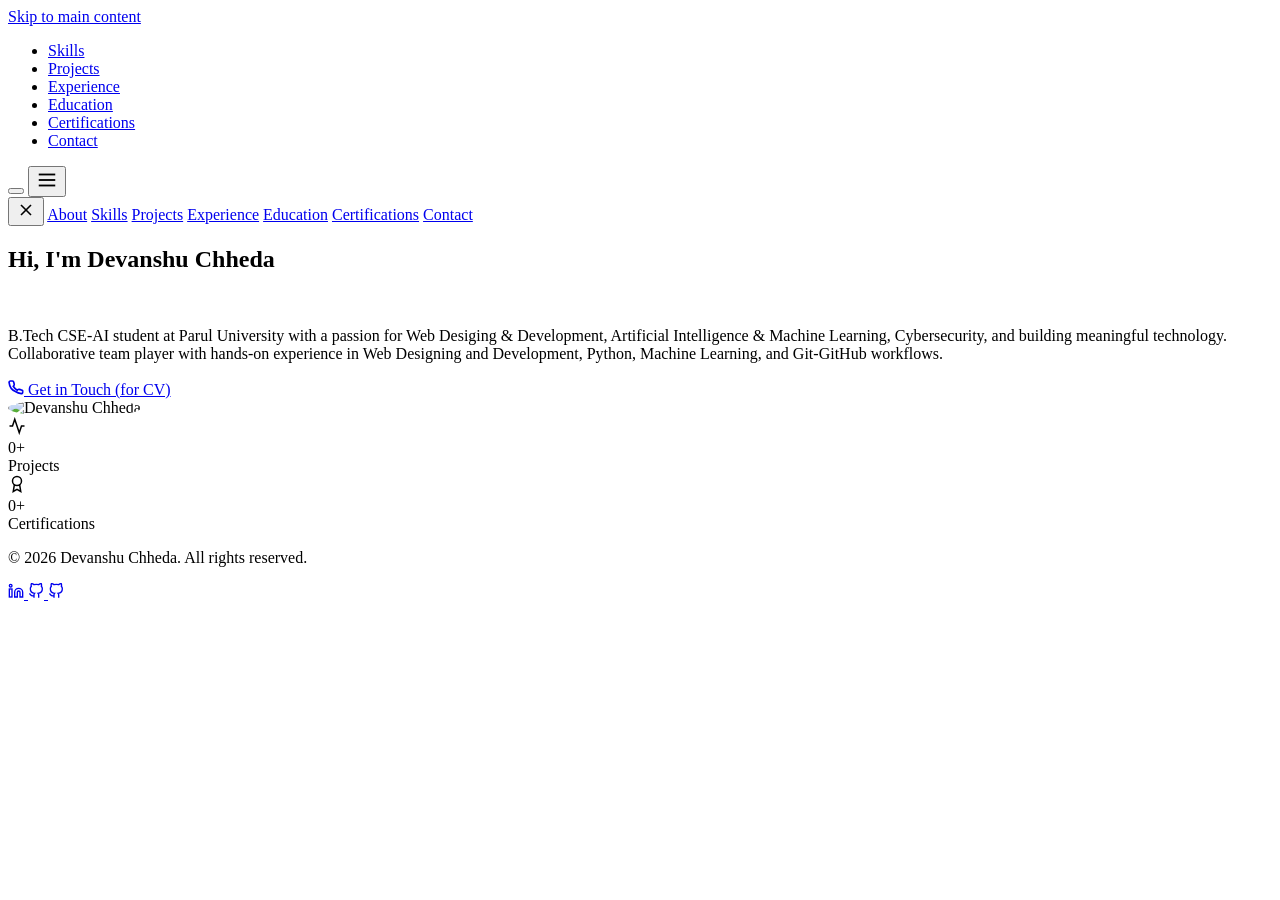
==== index.html @ 307ad385 "Added HTML files via upload" ====
<!DOCTYPE html>
<html lang="en" data-theme="dark">
<head>
  <meta charset="UTF-8"/>
  <link rel="icon" href="data:image/svg+xml,<svg xmlns='http://www.w3.org/2000/svg'/>">
  <meta name="viewport" content="width=device-width, initial-scale=1.0"/>
  <meta name="description" content="Devanshu Chheda — B.Tech CSE-AI, Parul University. Portfolio website."/>
  <title>Devanshu Chheda — Portfolio</title>
  <link rel="preconnect" href="https://fonts.googleapis.com">
  <link rel="preconnect" href="https://fonts.gstatic.com" crossorigin>
  <link href="https://fonts.googleapis.com/css2?family=DM+Sans:wght@300..700&display=swap" rel="stylesheet">
  <link rel="stylesheet" href="css/tokens.css"/>
  <link rel="stylesheet" href="css/layout.css"/>
  <link rel="stylesheet" href="css/components.css"/>
</head>
<body>
  <a href="#main" class="sr-only">Skip to main content</a>

  <!-- ===== NAVBAR ===== -->
  <header class="navbar" role="banner">
    <nav class="navbar__inner" aria-label="Main navigation">

      <!-- Logo space: click to upload your logo image -->
      <!--<a href="index.html" class="navbar__logo" aria-label="Home">
        <div class="navbar__logo-img" id="logo-preview" role="button" tabindex="0" href="img\myDP.png">
          <div class="navbar__logo-placeholder">
            <svg width="22" height="22" viewBox="0 0 24 24" fill="none" stroke="currentColor" stroke-width="1.5">
              <rect x="3" y="3" width="18" height="18" rx="4"/>
              <path d="img\myDP.png"/>
            </svg>
          </div>
        </div>
        <input type="file" id="logo-upload" accept="image/*" aria-label="Upload logo"/> </a>--> 

      <!-- Desktop nav -->
      <ul class="nav-links" role="list">
        <li><a href="skills.html">Skills</a></li>
        <li><a href="projects.html">Projects</a></li>
        <li><a href="experience.html">Experience</a></li>
        <li><a href="education.html">Education</a></li>
        <li><a href="certifications.html">Certifications</a></li>
        <li><a href="contact.html">Contact</a></li>
      </ul>

      <div class="navbar__actions">
        <button class="theme-toggle" id="theme-toggle" aria-label="Toggle theme"></button>
        <button class="menu-btn" id="menu-btn" aria-label="Open menu" aria-expanded="false">
          <svg width="22" height="22" viewBox="0 0 24 24" fill="none" stroke="currentColor" stroke-width="2">
            <line x1="3" y1="6" x2="21" y2="6"/><line x1="3" y1="12" x2="21" y2="12"/><line x1="3" y1="18" x2="21" y2="18"/>
          </svg>
        </button>
      </div>
    </nav>
  </header>

  <!-- Mobile drawer -->
  <div class="mobile-nav" id="mobile-nav" role="dialog" aria-modal="true" aria-label="Mobile navigation">
    <button class="mobile-nav__close" id="nav-close" aria-label="Close menu">
      <svg width="20" height="20" viewBox="0 0 24 24" fill="none" stroke="currentColor" stroke-width="2">
        <line x1="18" y1="6" x2="6" y2="18"/><line x1="6" y1="6" x2="18" y2="18"/>
      </svg>
    </button>
    <a href="index.html#about">About</a>
    <a href="skills.html">Skills</a>
    <a href="projects.html">Projects</a>
    <a href="experience.html">Experience</a>
    <a href="education.html">Education</a>
    <a href="certifications.html">Certifications</a>
    <a href="contact.html">Contact</a>
  </div>

  <!-- ===== HERO ===== -->
  <main id="main">
    <section class="hero" id="about">
      <div class="container--wide">
        <div class="hero__grid">

          <!-- Text -->
          <div>
            <h1 class="hero__name">
              Hi, I'm <span class="hero__name-gradient">Devanshu Chheda</span>
            </h1>
            <p class="hero__title">
              <span id="typed-text"></span><span id="typed-cursor" style="border-right:2px solid var(--primary);margin-left:2px;">&nbsp;</span>
            </p>
            <p class="hero__bio">
              B.Tech CSE-AI student at Parul University with a passion for Web Desiging & Development, Artificial Intelligence & Machine Learning, Cybersecurity, and building meaningful technology. Collaborative team player with hands-on experience in Web Designing and Development, Python, Machine Learning, and Git-GitHub workflows.
            </p>
            <div class="hero__cta-row">
              <a href="contact.html" class="btn btn--primary">
                <svg width="16" height="16" viewBox="0 0 24 24" fill="none" stroke="currentColor" stroke-width="2.5"><path d="M22 16.92v3a2 2 0 0 1-2.18 2 19.79 19.79 0 0 1-8.63-3.07A19.5 19.5 0 0 1 4.69 14 19.79 19.79 0 0 1 1.61 5.18 2 2 0 0 1 3.59 3h3a2 2 0 0 1 2 1.72c.127.96.361 1.903.7 2.81a2 2 0 0 1-.45 2.11L7.91 10.91a16 16 0 0 0 6 6l.92-.92a2 2 0 0 1 2.11-.45c.907.339 1.85.573 2.81.7A2 2 0 0 1 21.73 18z"/></svg>
                Get in Touch (for CV)
              </a>
            </div>
          </div>

          <!-- Photo ring -->
          <div class="hero__photo-wrap">
            <div class="hero__photo-ring">
              <div class="hero__photo-inner">
                <img src="img\myDP.png" alt="Devanshu Chheda"
                     width="340" height="340" loading="eager"
                     style="width:100%;height:100%;object-fit:cover;border-radius:50%;">
              </div>
            </div>

            <!-- Stat cards -->
            <div class="hero__stat hero__stat--1">
              <div class="stat-icon">
                <svg width="18" height="18" viewBox="0 0 24 24" fill="none" stroke="currentColor" stroke-width="2"><polyline points="22 12 18 12 15 21 9 3 6 12 2 12"/></svg>
              </div>
              <div>
                <div class="stat-num" data-target="3">0+</div>
                <div class="stat-label">Projects</div>
              </div>
            </div>

            <div class="hero__stat hero__stat--2">
              <div class="stat-icon">
                <svg width="18" height="18" viewBox="0 0 24 24" fill="none" stroke="currentColor" stroke-width="2"><circle cx="12" cy="8" r="6"/><path d="M15.477 12.89L17 22l-5-3-5 3 1.523-9.11"/></svg>
              </div>
              <div>
                <div class="stat-num" data-target="5">0+</div>
                <div class="stat-label">Certifications</div>
              </div>
            </div>
          </div>

        </div>
      </div>
    </section>
  </main>

  <!-- ===== FOOTER ===== -->
  <footer>
    <div class="container--wide footer__inner">
      <p class="footer__copy">© 2026 Devanshu Chheda. All rights reserved.</p>
      <div class="footer__socials">
        <a href="https://www.linkedin.com/in/devanshu-chheda-57a9bb286/" target="_blank" rel="noopener noreferrer" aria-label="LinkedIn">
          <svg width="16" height="16" viewBox="0 0 24 24" fill="none" stroke="currentColor" stroke-width="2"><path d="M16 8a6 6 0 0 1 6 6v7h-4v-7a2 2 0 0 0-4 0v7h-4v-7a6 6 0 0 1 6-6z"/><rect x="2" y="9" width="4" height="12"/><circle cx="4" cy="4" r="2"/></svg>
        </a>
        <a href="https://github.com/devanshuchheda06" target="_blank" rel="noopener noreferrer" aria-label="GitHub">
          <svg width="16" height="16" viewBox="0 0 24 24" fill="none" stroke="currentColor" stroke-width="2"><path d="M9 19c-5 1.5-5-2.5-7-3m14 6v-3.87a3.37 3.37 0 0 0-.94-2.61c3.14-.35 6.44-1.54 6.44-7A5.44 5.44 0 0 0 20 4.77 5.07 5.07 0 0 0 19.91 1S18.73.65 16 2.48a13.38 13.38 0 0 0-7 0C6.27.65 5.09 1 5.09 1A5.07 5.07 0 0 0 5 4.77a5.44 5.44 0 0 0-1.5 3.78c0 5.42 3.3 6.61 6.44 7A3.37 3.37 0 0 0 9 18.13V22"/></svg>
        </a>
        <a href="https://github.com/Devanshuhc29" target="_blank" rel="noopener noreferrer" aria-label="GitHub Alt">
          <svg width="16" height="16" viewBox="0 0 24 24" fill="none" stroke="currentColor" stroke-width="2"><path d="M9 19c-5 1.5-5-2.5-7-3m14 6v-3.87a3.37 3.37 0 0 0-.94-2.61c3.14-.35 6.44-1.54 6.44-7A5.44 5.44 0 0 0 20 4.77 5.07 5.07 0 0 0 19.91 1S18.73.65 16 2.48a13.38 13.38 0 0 0-7 0C6.27.65 5.09 1 5.09 1A5.07 5.07 0 0 0 5 4.77a5.44 5.44 0 0 0-1.5 3.78c0 5.42 3.3 6.61 6.44 7A3.37 3.37 0 0 0 9 18.13V22"/></svg>
        </a>
      </div>
    </div>
  </footer>

  <div class="toast-container" id="toast-container" aria-live="polite"></div>

  <script src="js/theme.js"></script>
  <script src="js/ui.js"></script>
</body>
</html>
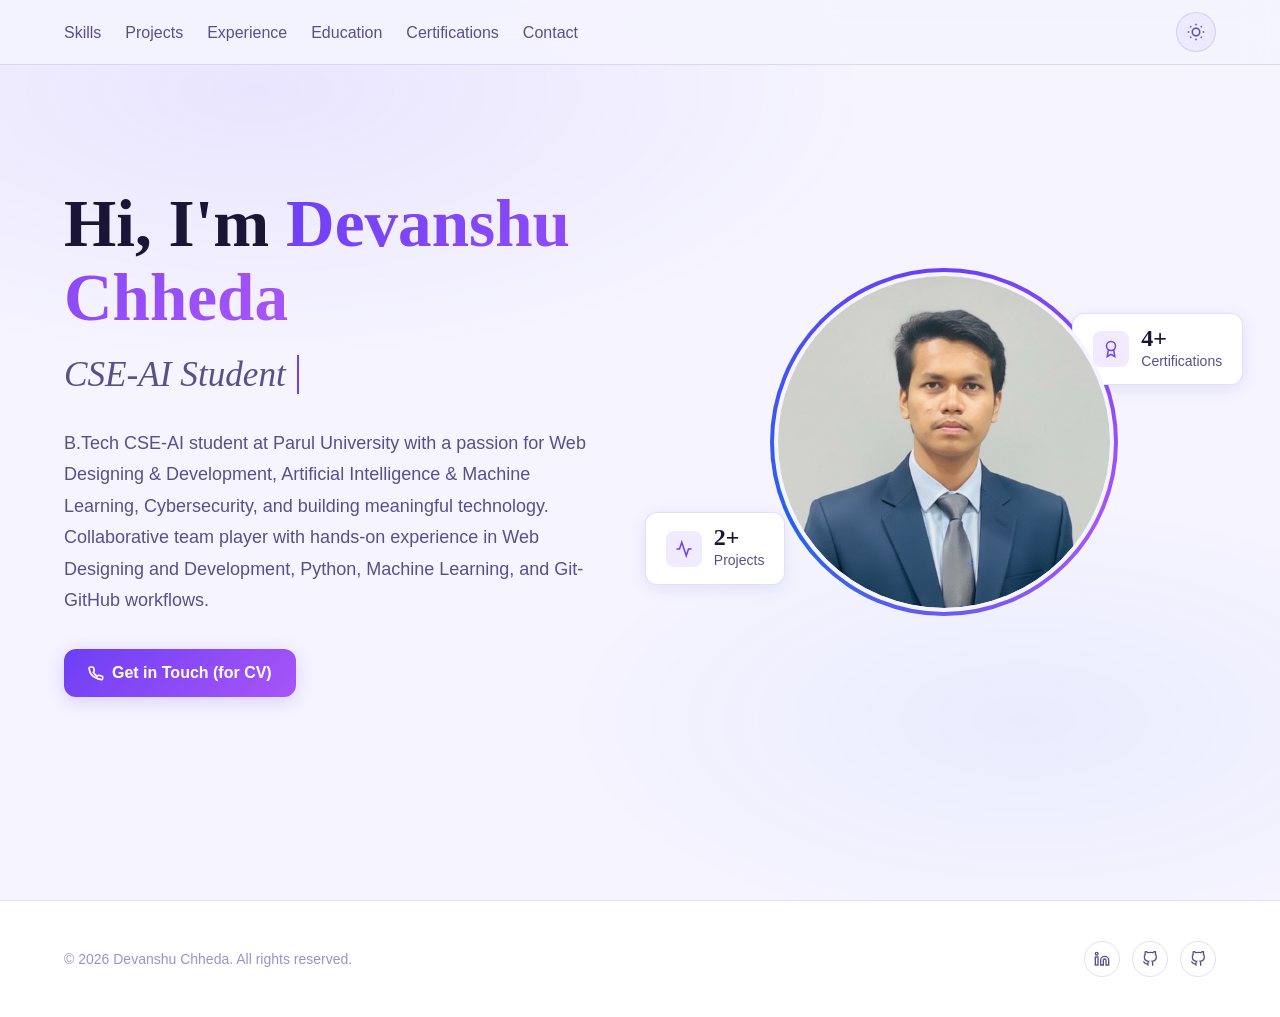
==== commit 8bd254b9: "Initial portfolio deploy" ====
--- a/index.html
+++ b/index.html
@@ -84,7 +84,7 @@
               <span id="typed-text"></span><span id="typed-cursor" style="border-right:2px solid var(--primary);margin-left:2px;">&nbsp;</span>
             </p>
             <p class="hero__bio">
-              B.Tech CSE-AI student at Parul University with a passion for Web Desiging & Development, Artificial Intelligence & Machine Learning, Cybersecurity, and building meaningful technology. Collaborative team player with hands-on experience in Web Designing and Development, Python, Machine Learning, and Git-GitHub workflows.
+              B.Tech CSE-AI student at Parul University with a passion for Web Designing & Development, Artificial Intelligence & Machine Learning, Cybersecurity, and building meaningful technology. Collaborative team player with hands-on experience in Web Designing and Development, Python, Machine Learning, and Git-GitHub workflows.
             </p>
             <div class="hero__cta-row">
               <a href="contact.html" class="btn btn--primary">
--- a/css/tokens.css
+++ b/css/tokens.css
@@ -0,0 +1,155 @@
+/* ==============================================
+   tokens.css — Design tokens, palette, base reset
+   Art direction: Deep black + purplish-blue
+   Fonts: Georgia (h1/h2) · Cambria (h3/sub) · DM Sans (body)
+============================================== */
+
+:root {
+  /* Type scale */
+  --text-xs:   clamp(0.75rem,  0.7rem  + 0.25vw, 0.875rem);
+  --text-sm:   clamp(0.875rem, 0.8rem  + 0.35vw, 1rem);
+  --text-base: clamp(1rem,     0.95rem + 0.25vw, 1.125rem);
+  --text-lg:   clamp(1.125rem, 1rem    + 0.75vw, 1.5rem);
+  --text-xl:   clamp(1.5rem,   1.2rem  + 1.25vw, 2.25rem);
+  --text-2xl:  clamp(2rem,     1.2rem  + 2.5vw,  3.5rem);
+  --text-3xl:  clamp(2.5rem,   1rem    + 4vw,    5rem);
+
+  /* Spacing */
+  --sp-1:  0.25rem;  --sp-2:  0.5rem;   --sp-3:  0.75rem;
+  --sp-4:  1rem;     --sp-5:  1.25rem;  --sp-6:  1.5rem;
+  --sp-8:  2rem;     --sp-10: 2.5rem;   --sp-12: 3rem;
+  --sp-16: 4rem;     --sp-20: 5rem;     --sp-24: 6rem;
+
+  /* Radius */
+  --r-sm: 0.375rem; --r-md: 0.5rem; --r-lg: 0.75rem;
+  --r-xl: 1rem;     --r-full: 9999px;
+
+  /* Fonts */
+  --font-display: Georgia, 'Times New Roman', serif;
+  --font-sub:     Cambria, 'Hoefler Text', serif;
+  --font-body:    'DM Sans', 'Helvetica Neue', sans-serif;
+
+  /* Easing */
+  --ease: 180ms cubic-bezier(0.16, 1, 0.3, 1);
+
+  /* Layout */
+  --w-narrow:  640px;
+  --w-default: 960px;
+  --w-wide:    1200px;
+}
+
+/* ---- Dark palette (default) ---- */
+:root, [data-theme="dark"] {
+  --bg:              #080810;
+  --surface:         #0e0e1a;
+  --surface-card:    #12121f;
+  --surface-off:     #1a1a2e;
+  --surface-off2:    #1f1f36;
+  --surface-dyn:     #26264a;
+  --border:          rgba(120,110,200,0.18);
+  --divider:         #2a2a50;
+
+  --text:            #e8e6f5;
+  --text-muted:      #9b96c0;
+  --text-faint:      #5a547a;
+  --text-inv:        #080810;
+
+  --primary:         #7c5cfc;
+  --primary-h:       #9b7ffe;
+  --primary-hl:      rgba(124,92,252,0.15);
+  --primary-glow:    rgba(124,92,252,0.35);
+
+  --accent:          #c084fc;
+  --accent-dim:      rgba(192,132,252,0.12);
+  --blue:            #3b82f6;
+  --success:         #4ade80;
+
+  --shadow-sm:   0 1px 3px  rgba(0,0,0,0.4);
+  --shadow-md:   0 4px 16px rgba(0,0,0,0.5);
+  --shadow-lg:   0 12px 40px rgba(0,0,0,0.6);
+  --shadow-glow: 0 0 30px rgba(124,92,252,0.22);
+}
+
+/* ---- Light palette ---- */
+[data-theme="light"] {
+  --bg:           #f5f4ff;
+  --surface:      #ffffff;
+  --surface-card: #ffffff;
+  --surface-off:  #ede9ff;
+  --surface-off2: #e0d9ff;
+  --surface-dyn:  #d4ccff;
+  --border:       rgba(100,80,200,0.18);
+  --divider:      #ddd8ff;
+
+  --text:         #1a1535;
+  --text-muted:   #5a4f8a;
+  --text-faint:   #9b93c8;
+  --text-inv:     #f5f4ff;
+
+  --primary:      #6d3ff5;
+  --primary-h:    #5328d4;
+  --primary-hl:   rgba(109,63,245,0.1);
+  --primary-glow: rgba(109,63,245,0.2);
+
+  --accent:       #a855f7;
+  --accent-dim:   rgba(168,85,247,0.1);
+  --blue:         #2563eb;
+  --success:      #16a34a;
+
+  --shadow-sm:   0 1px 3px  rgba(80,60,180,0.08);
+  --shadow-md:   0 4px 16px rgba(80,60,180,0.1);
+  --shadow-lg:   0 12px 40px rgba(80,60,180,0.15);
+  --shadow-glow: 0 0 30px rgba(109,63,245,0.12);
+}
+
+/* ---- Base reset ---- */
+*, *::before, *::after { box-sizing: border-box; margin: 0; padding: 0; }
+
+html {
+  -webkit-font-smoothing: antialiased;
+  -moz-osx-font-smoothing: grayscale;
+  text-rendering: optimizeLegibility;
+  scroll-behavior: smooth;
+  scroll-padding-top: var(--sp-20);
+}
+
+body {
+  min-height: 100dvh;
+  font-family: var(--font-body);
+  font-size: var(--text-base);
+  color: var(--text);
+  background: var(--bg);
+  line-height: 1.6;
+  overflow-x: hidden;
+}
+
+img, picture, video, canvas, svg { display: block; max-width: 100%; height: auto; }
+ul[role="list"], ol[role="list"] { list-style: none; }
+input, button, textarea, select  { font: inherit; color: inherit; }
+h1, h2, h3, h4, h5, h6 { text-wrap: balance; line-height: 1.15; }
+p, li, figcaption { text-wrap: pretty; max-width: 72ch; }
+button { cursor: pointer; background: none; border: none; }
+a      { color: inherit; text-decoration: none; }
+
+::selection { background: var(--primary-hl); color: var(--text); }
+
+:focus-visible {
+  outline: 2px solid var(--primary);
+  outline-offset: 3px;
+  border-radius: var(--r-sm);
+}
+
+@media (prefers-reduced-motion: reduce) {
+  *, *::before, *::after { animation-duration: 0.01ms !important; transition-duration: 0.01ms !important; }
+}
+
+a, button, [role="button"] {
+  transition: color var(--ease), background var(--ease),
+              border-color var(--ease), box-shadow var(--ease), opacity var(--ease), transform var(--ease);
+}
+
+.sr-only {
+  position: absolute; width: 1px; height: 1px; padding: 0;
+  margin: -1px; overflow: hidden; clip: rect(0,0,0,0);
+  white-space: nowrap; border-width: 0;
+}
--- a/css/layout.css
+++ b/css/layout.css
@@ -0,0 +1,224 @@
+/* ==============================================
+   layout.css — Containers, navbar, hero, footer,
+                background mesh, mobile drawer
+============================================== */
+
+/* ---- Background mesh ---- */
+body::before {
+  content: '';
+  position: fixed; inset: 0; z-index: 0;
+  background:
+    radial-gradient(ellipse 80% 50% at 20% 10%, rgba(124,92,252,.12) 0%, transparent 60%),
+    radial-gradient(ellipse 60% 40% at 80% 80%, rgba(59,130,246,.08)  0%, transparent 60%),
+    radial-gradient(ellipse 50% 60% at 50% 50%, rgba(192,132,252,.05) 0%, transparent 70%);
+  pointer-events: none;
+}
+[data-theme="light"] body::before {
+  background:
+    radial-gradient(ellipse 80% 50% at 20% 10%, rgba(109,63,245,.08) 0%, transparent 60%),
+    radial-gradient(ellipse 60% 40% at 80% 80%, rgba(37,99,235,.05)  0%, transparent 60%);
+}
+
+/* ---- Containers ---- */
+.container       { max-width: var(--w-default); margin-inline: auto; padding-inline: var(--sp-6); position: relative; z-index: 1; }
+.container--wide { max-width: var(--w-wide);    margin-inline: auto; padding-inline: var(--sp-6); position: relative; z-index: 1; }
+section          { padding-block: clamp(var(--sp-16), 8vw, var(--sp-24)); }
+
+/* ---- Navbar ---- */
+.navbar {
+  position: fixed; top: 0; left: 0; right: 0; z-index: 100;
+  background: rgba(8,8,16,.78);
+  backdrop-filter: blur(16px);
+  -webkit-backdrop-filter: blur(16px);
+  border-bottom: 1px solid var(--border);
+  transition: background var(--ease);
+  #logo-upload {
+    display: none;
+  }
+}
+[data-theme="light"] .navbar { background: rgba(245,244,255,.82); }
+
+.navbar__inner {
+  max-width: var(--w-wide); margin-inline: auto; padding-inline: var(--sp-6);
+  height: 64px; display: flex; align-items: center; justify-content: space-between; gap: var(--sp-4);
+}
+
+/* Logo area */
+.navbar__logo {
+  display: flex; align-items: center; gap: var(--sp-3);
+  font-family: var(--font-display); font-size: var(--text-lg); color: var(--text);
+}
+.navbar__logo-img {
+  width: 44px; height: 44px; border-radius: var(--r-lg); object-fit: contain;
+  background: var(--surface-off); border: 1px solid var(--border);
+  display: flex; align-items: center; justify-content: center; overflow: hidden; cursor: pointer;
+}
+.navbar__logo-img img { width: 100%; height: 100%; object-fit: contain; }
+.navbar__logo-placeholder {
+  width: 100%; height: 100%; display: flex; align-items: center; justify-content: center; color: var(--text-faint);
+}
+.navbar__logo span.accent { color: var(--primary); }
+
+/* Nav links */
+.nav-links { display: flex; gap: var(--sp-6); list-style: none; align-items: center; }
+.nav-links a {
+  font-size: var(--text-sm); color: var(--text-muted); padding: var(--sp-2) 0;
+  position: relative; font-weight: 500;
+}
+.nav-links a::after {
+  content: ''; position: absolute; bottom: -2px; left: 0; right: 0;
+  height: 2px; background: var(--primary); border-radius: var(--r-full);
+  transform: scaleX(0); transition: transform var(--ease);
+}
+.nav-links a:hover        { color: var(--text); }
+.nav-links a:hover::after { transform: scaleX(1); }
+.nav-links a:active       { opacity: .7; }
+
+.navbar__actions { display: flex; align-items: center; gap: var(--sp-3); }
+.menu-btn { display: none; width: 40px; height: 40px; align-items: center; justify-content: center; color: var(--text-muted); border-radius: var(--r-md); }
+.menu-btn:hover  { color: var(--primary); background: var(--primary-hl); }
+.menu-btn:active { opacity: .7; transform: scale(.94); }
+
+/* ---- Mobile drawer ---- */
+.mobile-nav {
+  display: none; position: fixed; inset: 0; z-index: 200;
+  background: rgba(8,8,16,.92); backdrop-filter: blur(20px);
+  flex-direction: column; align-items: center; justify-content: center; gap: var(--sp-8);
+}
+.mobile-nav.open { display: flex; }
+.mobile-nav a {
+  font-family: var(--font-display); font-size: var(--text-xl);
+  color: var(--text-muted); padding: var(--sp-2) var(--sp-6); border-radius: var(--r-lg);
+}
+.mobile-nav a:hover  { color: var(--primary); background: var(--primary-hl); }
+.mobile-nav a:active { transform: scale(.97); opacity: .8; }
+.mobile-nav__close {
+  position: absolute; top: var(--sp-6); right: var(--sp-6);
+  width: 44px; height: 44px; border-radius: var(--r-full);
+  border: 1px solid var(--border); color: var(--text-muted);
+  display: flex; align-items: center; justify-content: center;
+}
+.mobile-nav__close:hover  { color: var(--primary); border-color: var(--primary); background: var(--primary-hl); }
+.mobile-nav__close:active { transform: scale(.93); }
+
+/* ---- Hero ---- */
+.hero {
+  min-height: 100dvh; display: flex; align-items: center;
+  padding-top: 80px; position: relative; overflow: hidden;
+}
+.hero__grid {
+  display: grid; grid-template-columns: 1fr 1fr;
+  gap: var(--sp-16); align-items: center;
+}
+
+.hero__name {
+  font-family: var(--font-display); font-size: var(--text-3xl);
+  color: var(--text); margin-bottom: var(--sp-3); line-height: 1.1;
+}
+.hero__name-gradient {
+  background: linear-gradient(135deg, var(--primary) 0%, var(--accent) 100%);
+  -webkit-background-clip: text; -webkit-text-fill-color: transparent; background-clip: text;
+}
+.hero__title {
+  font-family: var(--font-sub); font-style: italic;
+  font-size: var(--text-xl); color: var(--text-muted);
+  margin-bottom: var(--sp-6);
+}
+.hero__bio {
+  font-size: var(--text-base); color: var(--text-muted);
+  max-width: 54ch; margin-bottom: var(--sp-8); line-height: 1.75;
+}
+.hero__cta-row { display: flex; gap: var(--sp-4); flex-wrap: wrap; }
+
+/* Profile ring */
+.hero__photo-wrap { position: relative; display: flex; align-items: center; justify-content: center; }
+.hero__photo-ring { position: relative; width: clamp(220px,30vw,340px); aspect-ratio: 1; }
+.hero__photo-ring::before {
+  content: ''; position: absolute; inset: -4px; border-radius: 50%;
+  background: conic-gradient(from 0deg, var(--primary), var(--accent), var(--blue), var(--primary));
+  animation: spin-slow 6s linear infinite; z-index: 0;
+}
+@keyframes spin-slow { to { transform: rotate(360deg); } }
+.hero__photo-inner {
+  position: relative; z-index: 1; width: 100%; aspect-ratio: 1;
+  border-radius: 50%; background: var(--surface-off); border: 4px solid var(--bg);
+  overflow: hidden; display: flex; align-items: center; justify-content: center; cursor: pointer;
+}
+.hero__photo-inner img { width: 100%; height: 100%; object-fit: cover; border-radius: 50%; }
+.hero__photo-placeholder {
+  width: 100%; height: 100%; display: flex; flex-direction: column;
+  align-items: center; justify-content: center; gap: var(--sp-3);
+  color: var(--text-faint); text-align: center; padding: var(--sp-8);
+}
+.hero__photo-placeholder p { font-size: var(--text-xs); line-height: 1.4; }
+.hero__photo-placeholder:hover { color: var(--primary); }
+#photo-upload { display: none; }
+
+/* Stat cards */
+.hero__stat {
+  position: absolute; background: var(--surface-card); border: 1px solid var(--border);
+  border-radius: var(--r-lg); padding: var(--sp-3) var(--sp-5);
+  box-shadow: var(--shadow-md); display: flex; align-items: center;
+  gap: var(--sp-3); backdrop-filter: blur(8px);
+}
+.hero__stat--1 { bottom: 8%; left: -5%; }
+.hero__stat--2 { top: 12%; right: -5%; }
+.stat-icon {
+  width: 36px; height: 36px; border-radius: var(--r-md);
+  background: var(--primary-hl); color: var(--primary);
+  display: flex; align-items: center; justify-content: center; flex-shrink: 0;
+}
+.stat-num   { font-family: var(--font-display); font-size: var(--text-lg); font-weight: 700; color: var(--text); line-height: 1; }
+.stat-label { font-size: var(--text-xs); color: var(--text-muted); }
+
+/* ---- Section header ---- */
+.section-header          { margin-bottom: var(--sp-12); }
+.section-header__eyebrow {
+  display: inline-flex; align-items: center; gap: var(--sp-2);
+  font-size: var(--text-xs); font-weight: 600; letter-spacing: .1em;
+  text-transform: uppercase; color: var(--primary); margin-bottom: var(--sp-3);
+}
+.section-header__eyebrow::before {
+  content: ''; display: block; width: 24px; height: 2px;
+  background: var(--primary); border-radius: var(--r-full);
+}
+.section-header h2 { font-family: var(--font-display); font-size: var(--text-2xl); color: var(--text); font-weight: 400; }
+.section-header p  { font-size: var(--text-base); color: var(--text-muted); margin-top: var(--sp-3); max-width: 56ch; }
+
+/* ---- Footer ---- */
+footer { border-top: 1px solid var(--border); padding-block: var(--sp-10); background: var(--surface-card); }
+.footer__inner { display: flex; align-items: center; justify-content: space-between; flex-wrap: wrap; gap: var(--sp-4); }
+.footer__copy  { font-size: var(--text-xs); color: var(--text-faint); }
+.footer__socials { display: flex; gap: var(--sp-3); }
+.footer__socials a {
+  width: 36px; height: 36px; border-radius: var(--r-full);
+  border: 1px solid var(--border); display: flex; align-items: center; justify-content: center;
+  color: var(--text-muted);
+}
+.footer__socials a:hover  { color: var(--primary); border-color: var(--primary); background: var(--primary-hl); }
+.footer__socials a:active { transform: scale(.91); }
+
+/* ---- Fade-in on scroll ---- */
+.fade-in { opacity: 1; }
+@supports (animation-timeline: scroll()) {
+  .fade-in {
+    opacity: 0; animation: reveal-fade linear both;
+    animation-timeline: view(); animation-range: entry 0% entry 80%;
+  }
+  @keyframes reveal-fade { to { opacity: 1; } }
+}
+
+/* ---- Responsive ---- */
+@media (max-width: 768px) {
+  .hero__grid { grid-template-columns: 1fr; text-align: center; gap: var(--sp-10); }
+  .hero__grid > *:first-child { order: 2; }
+  .hero__grid > *:last-child  { order: 1; }
+  .hero__bio { margin-inline: auto; }
+  .hero__cta-row { justify-content: center; }
+  .hero__stat--1, .hero__stat--2 { display: none; }
+  .nav-links { display: none; }
+  .menu-btn  { display: flex; }
+}
+@media (max-width: 480px) {
+  .hero__photo-ring { width: 220px; }
+}
--- a/css/components.css
+++ b/css/components.css
@@ -0,0 +1,416 @@
+/* ==============================================
+   components.css — Buttons, cards, skills, contact,
+                    timeline, education, certs, projects
+============================================== */
+
+/* ==========  BUTTONS  ========== */
+.btn {
+  display: inline-flex; align-items: center; gap: var(--sp-2);
+  padding: 0.7rem 1.5rem; border-radius: var(--r-lg);
+  font-size: var(--text-sm); font-weight: 600; cursor: pointer;
+  position: relative; overflow: hidden; border: none;
+  min-height: 44px; min-width: 44px;
+  user-select: none; -webkit-user-select: none;
+  transition: transform var(--ease), box-shadow var(--ease),
+              background var(--ease), border-color var(--ease), opacity var(--ease);
+}
+
+/* ripple overlay */
+.btn::before {
+  content: ''; position: absolute; inset: 0;
+  background: white; opacity: 0; border-radius: inherit;
+  transform: scale(0); transition: transform 0.4s ease, opacity 0.4s ease;
+  pointer-events: none;
+}
+.btn:active::before { transform: scale(2); opacity: .12; transition-duration: 0.1s; }
+.btn:active { transform: scale(.97); opacity: .9; }
+.btn:focus-visible { outline: 2px solid var(--primary); outline-offset: 3px; }
+
+/* Primary */
+.btn--primary {
+  background: linear-gradient(135deg, var(--primary) 0%, var(--accent) 100%);
+  color: #fff; box-shadow: 0 4px 18px var(--primary-glow);
+}
+.btn--primary:hover { transform: translateY(-2px); box-shadow: 0 8px 28px var(--primary-glow); }
+.btn--primary:active { transform: translateY(0) scale(.97); box-shadow: 0 2px 8px var(--primary-glow); }
+
+/* Ghost */
+.btn--ghost {
+  background: transparent; color: var(--text-muted);
+  border: 1px solid var(--border);
+}
+.btn--ghost:hover { border-color: var(--primary); color: var(--primary); background: var(--primary-hl); transform: translateY(-2px); }
+.btn--ghost:active { transform: scale(.97); }
+
+/* Icon-only */
+.btn--icon {
+  width: 40px; height: 40px; padding: 0; justify-content: center;
+  border-radius: var(--r-full); border: 1px solid var(--border);
+  background: var(--surface-off); color: var(--text-muted);
+}
+.btn--icon:hover  { color: var(--primary); border-color: var(--primary); background: var(--primary-hl); transform: scale(1.08); }
+.btn--icon:active { transform: scale(.93); }
+
+/* ==========  THEME TOGGLE  ========== */
+.theme-toggle {
+  width: 40px; height: 40px; border-radius: var(--r-full);
+  border: 1px solid var(--border); background: var(--surface-off);
+  color: var(--text-muted); display: flex; align-items: center; justify-content: center;
+  cursor: pointer; transition: all var(--ease);
+}
+.theme-toggle:hover  { color: var(--primary); border-color: var(--primary); background: var(--primary-hl); transform: rotate(12deg); }
+.theme-toggle:active { transform: rotate(24deg) scale(.92); }
+
+/* ==========  TAG CHIP  ========== */
+.tag {
+  display: inline-flex; align-items: center; padding: 0.2rem 0.75rem;
+  border-radius: var(--r-full); background: var(--surface-off);
+  color: var(--text-muted); font-size: var(--text-xs);
+  border: 1px solid var(--border);
+  transition: background var(--ease), color var(--ease), border-color var(--ease);
+}
+.tag:hover { background: var(--primary-hl); color: var(--primary); border-color: var(--primary); }
+
+/* ==========  SKILL BARS  ========== */
+.skills-grid { display: grid; grid-template-columns: repeat(auto-fit, minmax(280px, 1fr)); gap: var(--sp-8); }
+
+.skill-category__title {
+  font-family: var(--font-sub); font-size: var(--text-base); font-weight: 700;
+  color: var(--accent); letter-spacing: .04em;
+  display: flex; align-items: center; gap: var(--sp-2);
+  margin-bottom: var(--sp-5);
+}
+.skill-item { margin-bottom: var(--sp-5); }
+.skill-item__top {
+  display: flex; justify-content: space-between; align-items: center;
+  margin-bottom: var(--sp-2);
+}
+.skill-item__name { font-size: var(--text-sm); color: var(--text); font-weight: 500; }
+.skill-item__pct  { font-size: var(--text-xs); color: var(--primary); font-weight: 700; font-variant-numeric: tabular-nums; }
+.skill-bar__track {
+  height: 6px; background: var(--surface-dyn); border-radius: var(--r-full); overflow: hidden;
+}
+.skill-bar__fill {
+  height: 100%; border-radius: var(--r-full); width: 0;
+  background: linear-gradient(90deg, var(--primary), var(--accent));
+  box-shadow: 0 0 10px rgba(124,92,252,.5);
+  transition: width 1.2s cubic-bezier(0.16, 1, 0.3, 1);
+}
+
+/* Progress rings */
+.rings-row { display: flex; gap: var(--sp-8); flex-wrap: wrap; justify-content: center; margin-bottom: var(--sp-12); }
+.ring-wrap { display: flex; flex-direction: column; align-items: center; gap: var(--sp-2); }
+.ring-wrap span { font-size: var(--text-xs); color: var(--text-muted); text-align: center; }
+
+/* ==========  PROJECTS  ========== */
+.projects-grid {
+  display: grid;
+  grid-template-columns: repeat(4, 1fr);
+  gap: var(--sp-5);
+  justify-content: center;
+}
+
+@media (max-width: 1024px) {
+  .projects-grid {
+    grid-template-columns: repeat(2, 1fr);
+  }
+}
+
+@media (max-width: 560px) {
+  .projects-grid {
+    grid-template-columns: 1fr;
+  }
+}
+.project-card {
+  background: var(--surface-card); border: 1px solid var(--border);
+  border-radius: var(--r-xl); padding: var(--sp-6); text-align: left; cursor: pointer;
+  position: relative; overflow: hidden;
+  transition: border-color var(--ease), box-shadow var(--ease), transform var(--ease);
+}
+.project-card:hover {
+  border-color: var(--primary); transform: translateY(-4px);
+  box-shadow: 0 0 30px rgba(124,92,252,.2);
+}
+.project-card:active { transform: translateY(-2px) scale(.98); }
+.project-card__emoji { font-size: 2rem; margin-bottom: var(--sp-3); }
+.project-card__title {
+  font-family: var(--font-sub); font-size: var(--text-base); font-weight: 700;
+  color: var(--text); margin-bottom: var(--sp-1);
+}
+.project-card__type   { font-size: var(--text-xs); color: var(--primary); font-weight: 500; margin-bottom: var(--sp-3); }
+.project-card__desc   {
+  font-size: var(--text-xs); color: var(--text-muted); line-height: 1.6;
+  display: -webkit-box; -webkit-line-clamp: 3; line-clamp: 3; -webkit-box-orient: vertical; overflow: hidden;
+}
+.project-card__tags   { display: flex; gap: .35rem; flex-wrap: wrap; margin-top: var(--sp-4); }
+
+/* Project modal */
+.modal-backdrop {
+  display: none; position: fixed; inset: 0; z-index: 500;
+  background: rgba(8,8,16,.88); backdrop-filter: blur(14px);
+  align-items: center; justify-content: center; padding: var(--sp-6);
+}
+.modal-backdrop.open { display: flex; }
+.modal-box {
+  background: var(--surface-card); border: 1px solid var(--border);
+  border-radius: var(--r-xl); padding: var(--sp-8); max-width: 540px; width: 100%;
+  position: relative; box-shadow: 0 24px 64px rgba(0,0,0,.6);
+  animation: modal-in .28s cubic-bezier(.16,1,.3,1);
+}
+@keyframes modal-in { from { opacity:0; transform:scale(.96) translateY(12px); } to { opacity:1; transform:none; } }
+.modal-close {
+  position: absolute; top: var(--sp-4); right: var(--sp-4);
+  width: 36px; height: 36px; border-radius: var(--r-full);
+  border: 1px solid var(--border); color: var(--text-muted);
+  display: flex; align-items: center; justify-content: center;
+}
+.modal-close:hover  { color: var(--primary); border-color: var(--primary); background: var(--primary-hl); }
+.modal-close:active { transform: scale(.9); }
+.modal-header { display: flex; align-items: center; gap: var(--sp-3); margin-bottom: var(--sp-4); }
+.modal-icon { width: 48px; height: 48px; border-radius: var(--r-lg); background: var(--primary-hl); color: var(--primary); display: flex; align-items: center; justify-content: center; font-size: 1.5rem; flex-shrink: 0; }
+.modal-title { font-family: var(--font-sub); font-size: var(--text-lg); color: var(--text); }
+.modal-subtype { font-size: var(--text-xs); color: var(--primary); }
+.modal-desc { font-size: var(--text-sm); color: var(--text-muted); line-height: 1.75; margin-bottom: var(--sp-5); }
+.modal-tags { display: flex; gap: var(--sp-2); flex-wrap: wrap; margin-bottom: var(--sp-5); }
+.modal-link {
+  display: inline-flex; align-items: center; gap: var(--sp-2);
+  padding: 0.6rem 1.25rem; border-radius: var(--r-lg);
+  background: linear-gradient(135deg, var(--primary), var(--accent));
+  color: #fff; font-size: var(--text-sm); font-weight: 600; border: none; cursor: pointer;
+  transition: transform var(--ease), box-shadow var(--ease);
+}
+.modal-link:hover  { transform: translateY(-2px); box-shadow: 0 6px 20px var(--primary-glow); }
+.modal-link:active { transform: scale(.97); }
+
+/* ==========  EXPERIENCE TIMELINE  ========== */
+.timeline { position: relative; }
+.timeline::before {
+  content: ''; position: absolute; left: 0; top: 0; bottom: 0;
+  width: 2px; background: linear-gradient(to bottom, var(--primary), var(--accent), transparent);
+}
+.timeline-item { position: relative; padding-left: var(--sp-10); margin-bottom: var(--sp-8); }
+.timeline-dot {
+  position: absolute; left: -5px; top: var(--sp-1);
+  width: 12px; height: 12px; border-radius: var(--r-full);
+  background: var(--primary); border: 2px solid var(--bg);
+  box-shadow: 0 0 10px var(--primary-glow);
+}
+.timeline-card {
+  background: var(--surface-card); border: 1px solid var(--border);
+  border-radius: var(--r-xl); padding: var(--sp-6);
+  transition: border-color var(--ease), box-shadow var(--ease);
+}
+.timeline-card:hover { border-color: var(--primary); box-shadow: var(--shadow-glow); }
+.timeline-card__header {
+  display: flex; justify-content: space-between; align-items: flex-start;
+  flex-wrap: wrap; gap: var(--sp-2); margin-bottom: var(--sp-3);
+}
+.timeline-card__role    { font-family: var(--font-sub); font-size: var(--text-base); font-weight: 700; color: var(--text); }
+.timeline-card__company { font-size: var(--text-sm); color: var(--primary); margin-top: var(--sp-1); }
+.timeline-badge {
+  font-size: var(--text-xs); padding: 0.25rem 0.75rem; border-radius: var(--r-full);
+  background: var(--primary-hl); color: var(--primary); font-weight: 500; white-space: nowrap;
+}
+.timeline-card__desc { font-size: var(--text-sm); color: var(--text-muted); line-height: 1.7; margin-bottom: var(--sp-4); }
+.timeline-card__tags { display: flex; gap: var(--sp-2); flex-wrap: wrap; }
+
+/* ==========  EDUCATION  ========== */
+.edu-grid { display: grid; grid-template-columns: repeat(auto-fit, minmax(240px, 1fr)); gap: var(--sp-6); }
+.edu-card {
+  background: var(--surface-card); border: 1px solid var(--border);
+  border-radius: var(--r-xl); padding: var(--sp-6);
+  transition: border-color var(--ease), transform var(--ease), box-shadow var(--ease);
+}
+.edu-card:hover { border-color: var(--primary); transform: translateY(-3px); box-shadow: var(--shadow-glow); }
+.edu-card__icon {
+  width: 44px; height: 44px; border-radius: var(--r-lg);
+  background: var(--primary-hl); color: var(--primary);
+  display: flex; align-items: center; justify-content: center; margin-bottom: var(--sp-4);
+}
+.edu-card__degree { font-family: var(--font-sub); font-size: var(--text-base); font-weight: 700; color: var(--text); margin-bottom: var(--sp-2); }
+.edu-card__school { font-size: var(--text-sm); color: var(--primary); margin-bottom: var(--sp-2); }
+.edu-card__meta   { font-size: var(--text-xs); color: var(--text-muted); margin-bottom: var(--sp-3); }
+.edu-card__gpa    { display: flex; align-items: center; gap: var(--sp-1); font-size: var(--text-xs); color: var(--success); font-weight: 500; }
+
+/* ==========  CERTIFICATIONS  ========== */
+.certs-grid { display: grid; grid-template-columns: repeat(auto-fill, minmax(260px, 1fr)); gap: var(--sp-5); }
+.cert-card {
+  background: var(--surface-card); border: 1px solid var(--border);
+  border-radius: var(--r-xl); padding: var(--sp-5);
+  display: flex; gap: var(--sp-4); align-items: flex-start;
+  transition: border-color var(--ease), transform var(--ease), box-shadow var(--ease);
+}
+.cert-card:hover { border-color: var(--accent); transform: translateY(-2px); box-shadow: var(--shadow-glow); }
+.cert-card__icon {
+  width: 42px; height: 42px; border-radius: var(--r-lg);
+  background: var(--accent-dim); color: var(--accent); flex-shrink: 0;
+  display: flex; align-items: center; justify-content: center;
+}
+.cert-card__name   { font-family: var(--font-sub); font-size: var(--text-sm); font-weight: 700; color: var(--text); margin-bottom: var(--sp-1); }
+.cert-card__issuer { font-size: var(--text-xs); color: var(--primary); margin-bottom: var(--sp-1); }
+.cert-card__date   { font-size: var(--text-xs); color: var(--text-faint); }
+
+/* ==========  CONTACT SECTION  ========== */
+.contact-card {
+  background: var(--surface-card); border: 1px solid var(--border);
+  border-radius: var(--r-xl); padding: var(--sp-8);
+}
+.contact-grid {
+  display: grid; grid-template-columns: repeat(auto-fit, minmax(220px, 1fr)); gap: var(--sp-6);
+}
+.contact-item { display: flex; align-items: flex-start; gap: var(--sp-4); }
+.contact-item__icon {
+  width: 44px; height: 44px; border-radius: var(--r-lg);
+  background: var(--primary-hl); color: var(--primary); flex-shrink: 0;
+  display: flex; align-items: center; justify-content: center;
+}
+.contact-item__label {
+  font-size: var(--text-xs); color: var(--text-faint);
+  text-transform: uppercase; letter-spacing: .06em; font-weight: 600; margin-bottom: .25rem;
+}
+.contact-item__value { font-size: var(--text-sm); color: var(--text); font-weight: 500; }
+
+/* Hyperlink rows */
+.contact-link {
+  display: inline-flex; align-items: center; gap: var(--sp-2);
+  font-size: var(--text-sm); color: var(--primary); font-weight: 500;
+  padding: 0.35rem 0; position: relative;
+  min-height: 44px;
+}
+.contact-link::after {
+  content: ''; position: absolute; bottom: 0; left: 0;
+  width: 100%; height: 1px;
+  background: linear-gradient(90deg, var(--primary), var(--accent));
+  transform: scaleX(0); transform-origin: left;
+  transition: transform var(--ease);
+}
+.contact-link:hover         { color: var(--accent); }
+.contact-link:hover::after  { transform: scaleX(1); }
+.contact-link:active        { transform: scale(.97); opacity: .8; }
+
+.contact-link__ext {
+  opacity: 0; transform: translateY(-2px) translateX(2px);
+  transition: opacity var(--ease), transform var(--ease);
+}
+.contact-link:hover .contact-link__ext { opacity: 1; transform: none; }
+
+/* Full-width link rows section */
+.link-rows { display: flex; flex-direction: column; gap: var(--sp-4); margin-top: var(--sp-8); padding-top: var(--sp-6); border-top: 1px solid var(--divider); }
+.link-row {
+  display: flex; align-items: center; gap: var(--sp-4); padding: var(--sp-4) var(--sp-5);
+  background: var(--surface-off); border: 1px solid var(--border); border-radius: var(--r-lg);
+  transition: border-color var(--ease), background var(--ease), transform var(--ease), box-shadow var(--ease);
+}
+.link-row:hover { border-color: var(--primary); background: var(--primary-hl); transform: translateX(4px); box-shadow: 0 0 20px var(--primary-glow); }
+.link-row:active { transform: translateX(2px) scale(.99); }
+.link-row__icon {
+  width: 40px; height: 40px; border-radius: var(--r-md);
+  background: var(--surface-dyn); color: var(--primary); flex-shrink: 0;
+  display: flex; align-items: center; justify-content: center;
+}
+.link-row__meta { flex: 1; }
+.link-row__platform { font-size: var(--text-xs); color: var(--text-faint); text-transform: uppercase; letter-spacing: .06em; font-weight: 600; }
+.link-row__url      { font-size: var(--text-sm); color: var(--text); font-weight: 500; margin-top: .15rem; word-break: break-all; }
+.link-row a         { display: contents; }
+.link-row__arrow    { color: var(--text-faint); transition: transform var(--ease), color var(--ease); }
+.link-row:hover .link-row__arrow { transform: translate(4px, -4px); color: var(--primary); }
+
+/* ==========  TOAST  ========== */
+.toast-container { position: fixed; bottom: var(--sp-6); right: var(--sp-6); z-index: 9999; display: flex; flex-direction: column; gap: var(--sp-2); }
+.toast {
+  background: var(--primary); color: #fff; padding: 0.75rem 1.25rem;
+  border-radius: var(--r-lg); font-size: var(--text-sm); box-shadow: 0 4px 20px rgba(124,92,252,.4);
+  animation: toast-in .3s cubic-bezier(.16,1,.3,1);
+}
+@keyframes toast-in { from { opacity:0; transform:translateY(12px); } to { opacity:1; transform:none; } }
+
+/* ==========  MISC UTILITY  ========== */
+.alt-bg { background: var(--surface-off); }
+
+/* ---- Responsive ---- */
+@media (max-width: 768px) {
+  .contact-grid { grid-template-columns: 1fr; }
+  .link-rows    { gap: var(--sp-3); }
+  .link-row     { flex-wrap: wrap; }
+  .timeline::before { left: 8px; }
+  .timeline-item    { padding-left: var(--sp-10); }
+  .timeline-dot     { left: 3px; }
+}
+@media (max-width: 480px) {
+  .btn { padding: 0.6rem 1.1rem; font-size: var(--text-xs); }
+  .modal-box { padding: var(--sp-5); }
+}
+/* ── Contact Form ── */
+.contact-form {
+  background: var(--surface);
+  border: 1px solid oklch(from var(--text) l c h / 0.1);
+  border-radius: var(--radius-xl);
+  padding: var(--sp-8);
+  max-width: 720px;
+  margin-inline: auto;
+}
+
+.form-row {
+  display: grid;
+  grid-template-columns: 1fr 1fr;
+  gap: var(--sp-4);
+}
+
+@media (max-width: 600px) {
+  .form-row {
+    grid-template-columns: 1fr;
+  }
+}
+
+.form-group {
+  display: flex;
+  flex-direction: column;
+  gap: var(--sp-2);
+  margin-bottom: var(--sp-4);
+}
+
+.form-group label {
+  font-size: var(--text-sm);
+  font-weight: 600;
+  color: var(--text-muted);
+  letter-spacing: 0.03em;
+}
+
+.form-group input,
+.form-group textarea {
+  background: var(--bg);
+  border: 1px solid oklch(from var(--text) l c h / 0.15);
+  border-radius: var(--radius-md);
+  padding: var(--sp-3) var(--sp-4);
+  font-size: var(--text-base);
+  color: var(--text);
+  font-family: var(--font-body);
+  resize: vertical;
+  transition: border-color 180ms ease, box-shadow 180ms ease;
+}
+
+.form-group input:focus,
+.form-group textarea:focus {
+  outline: none;
+  border-color: var(--primary);
+  box-shadow: 0 0 0 3px oklch(from var(--primary) l c h / 0.15);
+}
+
+.form-group input::placeholder,
+.form-group textarea::placeholder {
+  color: var(--text-faint);
+}
+
+.form-submit {
+  display: flex;
+  align-items: center;
+  gap: var(--sp-2);
+  margin-top: var(--sp-2);
+  padding: var(--sp-3) var(--sp-8);
+  font-size: var(--text-base);
+}
+
+.form-submit:hover svg {
+  transform: translateX(3px);
+  transition: transform 200ms ease;
+}
